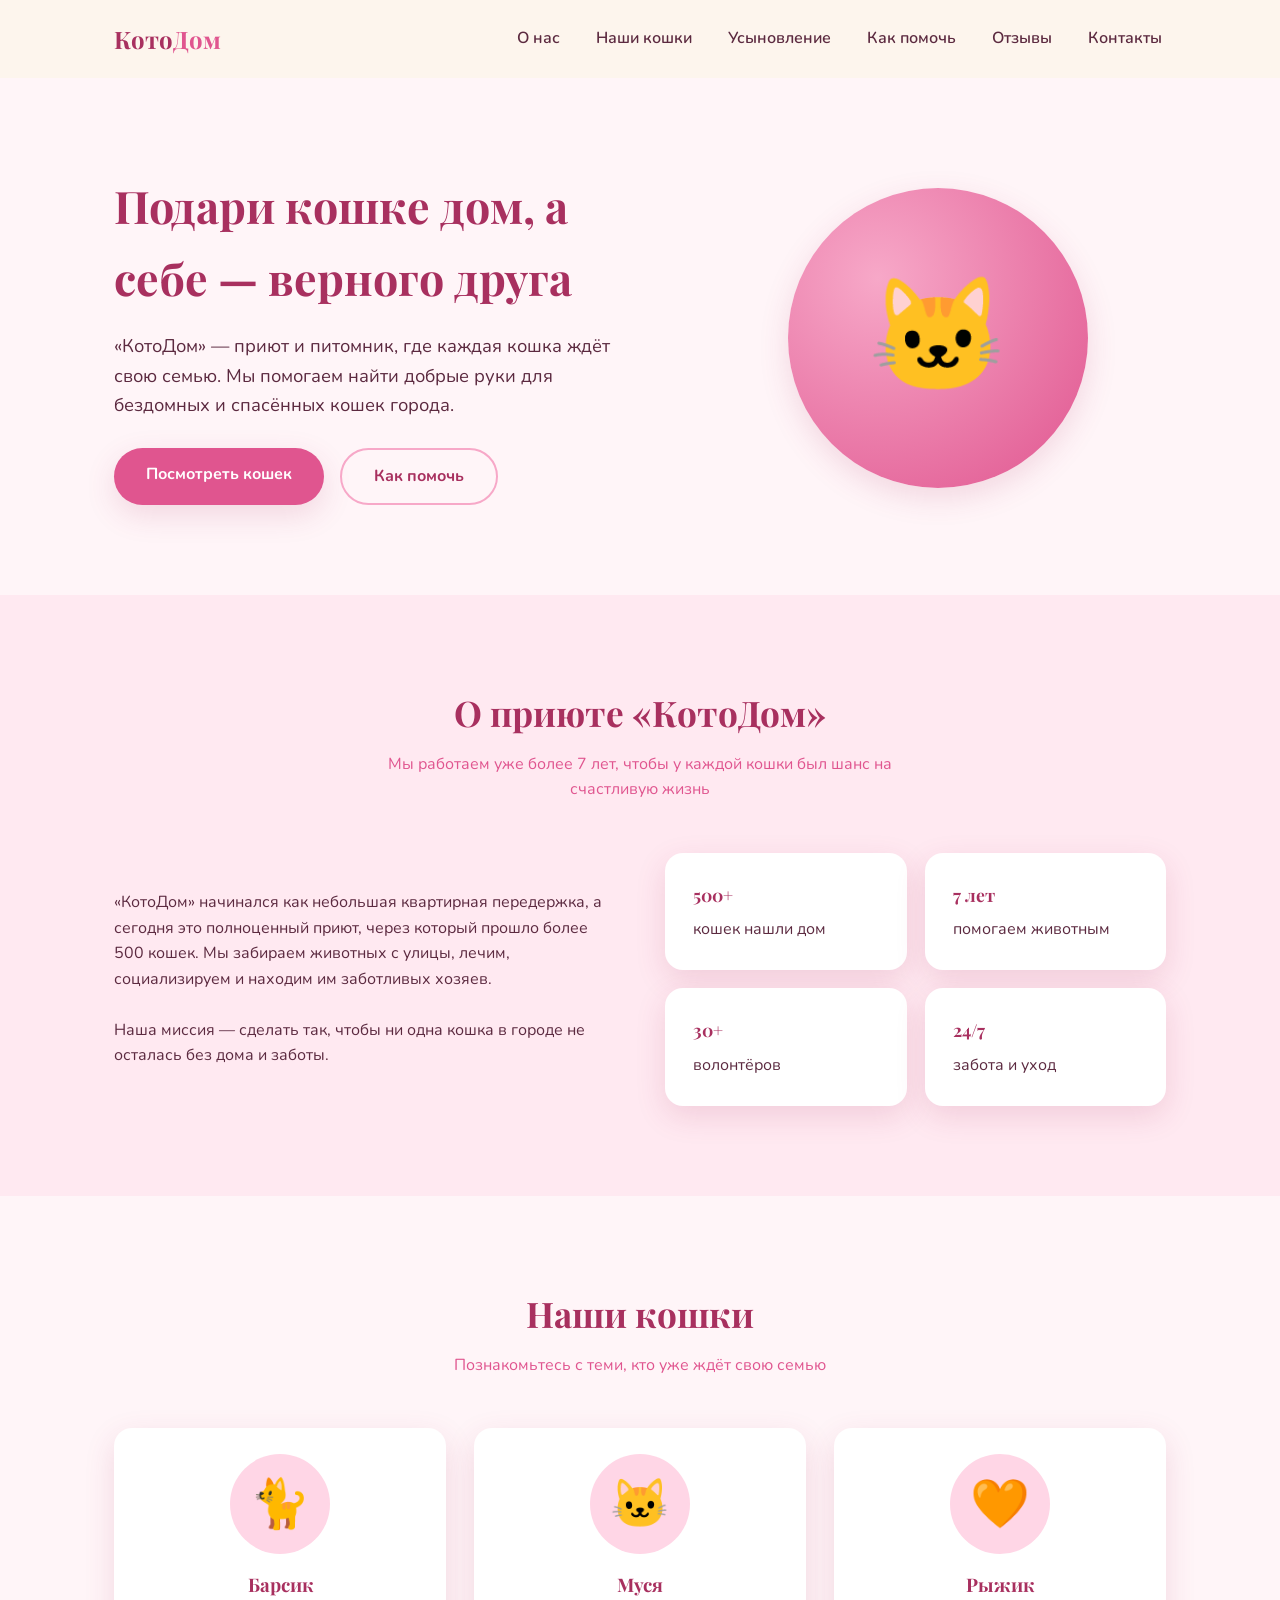
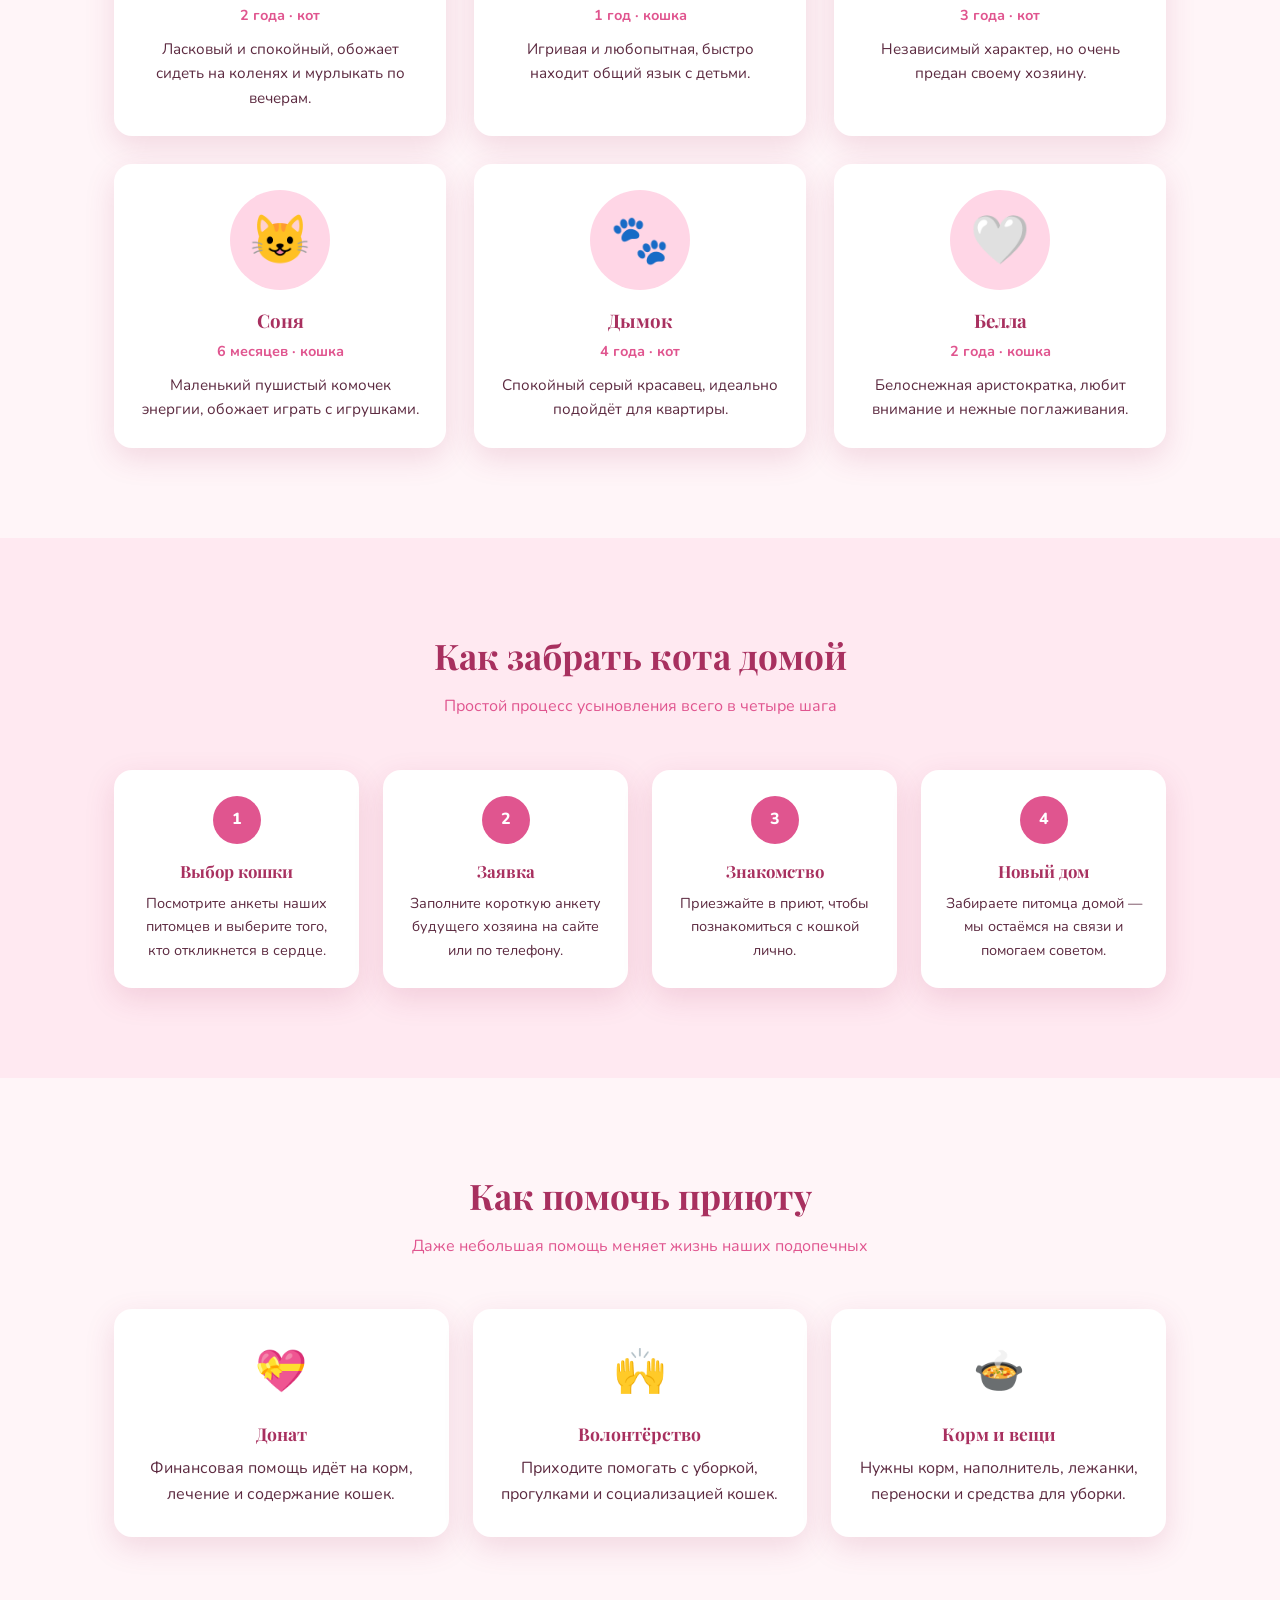
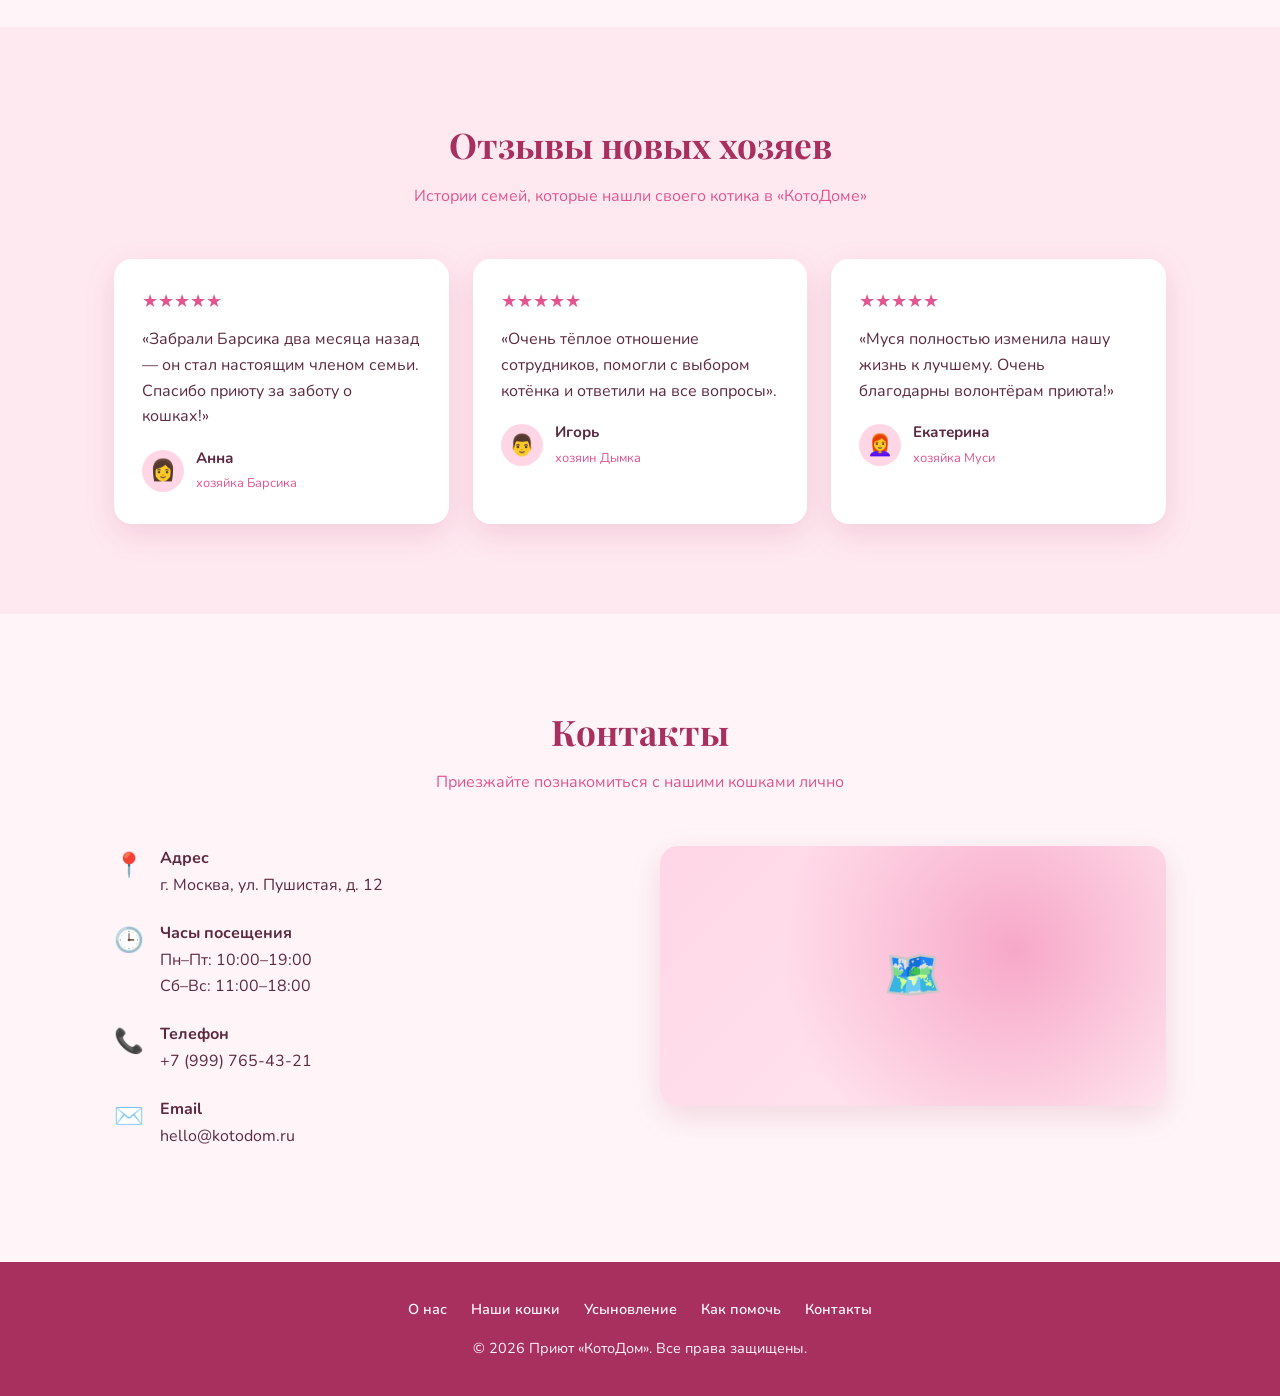
==== kotodom/index.html @ 51c5a63c "Добавлены файлы проекта" ====
<!DOCTYPE html>
<html lang="ru">
<head>
<meta charset="UTF-8">
<meta name="viewport" content="width=device-width, initial-scale=1.0">
<title>КотоДом — питомник и приют для кошек</title>
<link rel="preconnect" href="https://fonts.googleapis.com">
<link rel="preconnect" href="https://fonts.gstatic.com" crossorigin>
<link href="https://fonts.googleapis.com/css2?family=Nunito:wght@400;600;700;800&family=Playfair+Display:wght@600;700&display=swap" rel="stylesheet">
<style>
  :root{
    --cream:#fff5f8;
    --cream-2:#ffe9f1;
    --beige:#ffd6e6;
    --tan:#f7a8c8;
    --brown:#e0558f;
    --brown-dark:#a8305f;
    --ink:#5c2a40;
    --white:#ffffff;
    --shadow: 0 10px 30px rgba(168,48,95,0.15);
    --radius: 18px;
  }

  *{box-sizing:border-box; margin:0; padding:0;}

  html{scroll-behavior:smooth;}

  body{
    font-family:'Nunito', sans-serif;
    background:var(--cream);
    color:var(--ink);
    line-height:1.6;
    overflow-x:hidden;
  }

  h1,h2,h3{font-family:'Playfair Display', serif; color:var(--brown-dark);}

  img, svg{max-width:100%; display:block;}

  a{text-decoration:none; color:inherit;}

  ul{list-style:none;}

  .container{
    max-width:1100px;
    margin:0 auto;
    padding:0 24px;
  }

  section{padding:90px 0; scroll-margin-top:90px;}

  .btn{
    display:inline-block;
    padding:14px 32px;
    min-height:44px;
    border-radius:50px;
    font-weight:700;
    font-size:1rem;
    border:none;
    cursor:pointer;
    transition:transform .25s ease, box-shadow .25s ease, background .25s ease;
  }

  .btn-primary{
    background:var(--brown);
    color:var(--white);
    box-shadow:var(--shadow);
  }
  .btn-primary:hover{
    transform:translateY(-3px);
    box-shadow:0 14px 34px rgba(168,48,95,0.3);
    background:var(--brown-dark);
  }

  .btn-ghost{
    background:transparent;
    color:var(--brown-dark);
    border:2px solid var(--tan);
  }
  .btn-ghost:hover{
    background:var(--beige);
    transform:translateY(-3px);
  }

  /* Header */
  header{
    position:fixed;
    top:0; left:0; right:0;
    z-index:1000;
    background:rgba(253,246,236,0.9);
    backdrop-filter:blur(8px);
    transition:box-shadow .3s ease, padding .3s ease;
    padding:18px 0;
  }
  header.scrolled{
    box-shadow:0 6px 20px rgba(168,48,95,0.12);
    padding:10px 0;
  }

  .nav-inner{
    display:flex;
    align-items:center;
    justify-content:space-between;
  }

  .logo{
    font-family:'Playfair Display', serif;
    font-size:1.5rem;
    font-weight:700;
    color:var(--brown-dark);
  }
  .logo span{color:var(--brown);}

  .nav-links{
    display:flex;
    gap:28px;
  }
  .nav-links a{
    font-weight:600;
    padding:8px 4px;
    position:relative;
    transition:color .2s ease;
  }
  .nav-links a::after{
    content:'';
    position:absolute;
    left:0; bottom:0;
    width:0; height:2px;
    background:var(--brown);
    transition:width .25s ease;
  }
  .nav-links a:hover{color:var(--brown-dark);}
  .nav-links a:hover::after{width:100%;}

  .burger{
    display:none;
    flex-direction:column;
    justify-content:center;
    align-items:center;
    gap:5px;
    width:44px;
    height:44px;
    background:transparent;
    border:none;
    cursor:pointer;
  }
  .burger span{
    display:block;
    width:26px;
    height:3px;
    background:var(--brown-dark);
    border-radius:2px;
    transition:transform .3s ease, opacity .3s ease;
  }
  .burger.open span:nth-child(1){transform:translateY(8px) rotate(45deg);}
  .burger.open span:nth-child(2){opacity:0;}
  .burger.open span:nth-child(3){transform:translateY(-8px) rotate(-45deg);}

  .mobile-menu{
    display:none;
    flex-direction:column;
    gap:4px;
    background:var(--cream-2);
    border-radius:0 0 18px 18px;
    overflow:hidden;
    max-height:0;
    transition:max-height .35s ease;
  }
  .mobile-menu.open{max-height:400px;}
  .mobile-menu a{
    padding:16px 24px;
    font-weight:700;
    border-top:1px solid var(--beige);
  }

  /* Hero */
  .hero{
    padding-top:170px;
    padding-bottom:90px;
    display:flex;
    align-items:center;
    gap:40px;
    flex-wrap:wrap;
  }
  .hero-text{flex:1 1 420px;}
  .hero-text h1{font-size:2.8rem; margin-bottom:18px;}
  .hero-text p{font-size:1.15rem; margin-bottom:28px; max-width:520px;}
  .hero-buttons{display:flex; gap:16px; flex-wrap:wrap;}

  .hero-visual{
    flex:1 1 320px;
    display:flex;
    justify-content:center;
  }
  .hero-circle{
    width:300px; height:300px;
    border-radius:50%;
    background:radial-gradient(circle at 30% 30%, var(--tan), var(--brown));
    display:flex;
    align-items:center;
    justify-content:center;
    font-size:7rem;
    box-shadow:var(--shadow);
    animation:float 4s ease-in-out infinite;
  }
  @keyframes float{
    0%,100%{transform:translateY(0);}
    50%{transform:translateY(-18px);}
  }

  /* About */
  .about{background:var(--cream-2);}
  .about-grid{
    display:grid;
    grid-template-columns:1fr 1fr;
    gap:50px;
    align-items:center;
  }
  .about-card{
    background:var(--white);
    padding:28px;
    border-radius:var(--radius);
    box-shadow:var(--shadow);
  }
  .about-card h3{margin-bottom:8px; font-size:1.1rem;}

  .section-title{text-align:center; margin-bottom:50px;}
  .section-title h2{font-size:2.2rem; margin-bottom:10px;}
  .section-title p{color:var(--brown); max-width:560px; margin:0 auto;}

  /* Cats */
  .cats-grid{
    display:grid;
    grid-template-columns:repeat(3, 1fr);
    gap:28px;
  }
  .cat-card{
    background:var(--white);
    border-radius:var(--radius);
    padding:26px;
    text-align:center;
    box-shadow:var(--shadow);
    transition:transform .3s ease, box-shadow .3s ease;
  }
  .cat-card:hover{
    transform:translateY(-8px);
    box-shadow:0 18px 40px rgba(168,48,95,0.25);
  }
  .cat-avatar{
    width:100px; height:100px;
    margin:0 auto 16px;
    border-radius:50%;
    background:var(--beige);
    display:flex;
    align-items:center;
    justify-content:center;
    font-size:3rem;
  }
  .cat-card h3{margin-bottom:4px;}
  .cat-age{color:var(--brown); font-weight:700; font-size:.9rem; margin-bottom:10px;}
  .cat-card p{font-size:.95rem;}

  /* Adoption steps */
  .steps{background:var(--cream-2);}
  .steps-grid{
    display:grid;
    grid-template-columns:repeat(4, 1fr);
    gap:24px;
  }
  .step{
    background:var(--white);
    border-radius:var(--radius);
    padding:26px 20px;
    text-align:center;
    box-shadow:var(--shadow);
  }
  .step-num{
    width:48px; height:48px;
    border-radius:50%;
    background:var(--brown);
    color:var(--white);
    display:flex;
    align-items:center;
    justify-content:center;
    font-weight:800;
    margin:0 auto 14px;
  }
  .step h3{font-size:1.05rem; margin-bottom:8px;}
  .step p{font-size:.9rem;}

  /* Help */
  .help-grid{
    display:grid;
    grid-template-columns:repeat(3, 1fr);
    gap:24px;
  }
  .help-card{
    background:var(--white);
    border-radius:var(--radius);
    padding:30px 24px;
    box-shadow:var(--shadow);
    text-align:center;
    transition:transform .3s ease;
  }
  .help-card:hover{transform:translateY(-6px);}
  .help-icon{font-size:2.6rem; margin-bottom:14px;}
  .help-card h3{font-size:1.1rem; margin-bottom:8px;}

  /* Reviews */
  .reviews{background:var(--cream-2);}
  .reviews-grid{
    display:grid;
    grid-template-columns:repeat(3, 1fr);
    gap:24px;
  }
  .review-card{
    background:var(--white);
    border-radius:var(--radius);
    padding:28px;
    box-shadow:var(--shadow);
  }
  .review-stars{color:var(--brown); margin-bottom:12px; font-size:1.1rem;}
  .review-author{
    display:flex;
    align-items:center;
    gap:12px;
    margin-top:16px;
  }
  .review-avatar{
    width:42px; height:42px;
    border-radius:50%;
    background:var(--beige);
    display:flex;
    align-items:center;
    justify-content:center;
    font-size:1.3rem;
  }
  .review-author strong{display:block; font-size:.95rem;}
  .review-author span{font-size:.8rem; color:var(--brown);}

  /* Contacts */
  .contacts-grid{
    display:grid;
    grid-template-columns:1fr 1fr;
    gap:40px;
    align-items:start;
  }
  .contact-row{
    display:flex;
    gap:16px;
    margin-bottom:22px;
    align-items:flex-start;
  }
  .contact-icon{font-size:1.5rem;}
  .contact-row h4{margin-bottom:2px;}
  .map-visual{
    height:260px;
    border-radius:var(--radius);
    background:
      radial-gradient(circle at 70% 40%, var(--tan) 0, transparent 60%),
      linear-gradient(135deg, var(--beige), var(--cream-2));
    box-shadow:var(--shadow);
    display:flex;
    align-items:center;
    justify-content:center;
    font-size:3rem;
  }

  footer{
    background:var(--brown-dark);
    color:var(--cream);
    text-align:center;
    padding:36px 0;
    font-size:.9rem;
  }
  footer .footer-links{
    display:flex;
    justify-content:center;
    gap:24px;
    margin-bottom:16px;
    flex-wrap:wrap;
  }
  footer a{font-weight:600;}
  footer a:hover{color:var(--tan);}

  /* Responsive */
  @media (max-width:1024px){
    .cats-grid{grid-template-columns:repeat(2, 1fr);}
    .steps-grid{grid-template-columns:repeat(2, 1fr);}
    .help-grid, .reviews-grid{grid-template-columns:repeat(2, 1fr);}
  }

  @media (max-width:768px){
    .nav-links{display:none;}
    .burger{display:flex;}
    .about-grid, .contacts-grid{grid-template-columns:1fr;}
    .hero{padding-top:150px; text-align:center; justify-content:center;}
    .hero-buttons{justify-content:center;}
    .hero-text p{margin-left:auto; margin-right:auto;}
  }

  @media (max-width:480px){
    section{padding:60px 0;}
    .hero-text h1{font-size:2.1rem;}
    .cats-grid, .steps-grid, .help-grid, .reviews-grid{grid-template-columns:1fr;}
    .hero-circle{width:220px; height:220px; font-size:5rem;}
  }
</style>
</head>
<body>

<header id="site-header">
  <div class="container nav-inner">
    <a href="#top" class="logo">Кото<span>Дом</span></a>
    <nav class="nav-links" aria-label="Основная навигация">
      <a href="#about">О нас</a>
      <a href="#cats">Наши кошки</a>
      <a href="#adoption">Усыновление</a>
      <a href="#help">Как помочь</a>
      <a href="#reviews">Отзывы</a>
      <a href="#contacts">Контакты</a>
    </nav>
    <button class="burger" id="burger" aria-label="Открыть меню" aria-expanded="false">
      <span></span><span></span><span></span>
    </button>
  </div>
  <nav class="mobile-menu" id="mobileMenu" aria-label="Мобильная навигация">
    <a href="#about">О нас</a>
    <a href="#cats">Наши кошки</a>
    <a href="#adoption">Усыновление</a>
    <a href="#help">Как помочь</a>
    <a href="#reviews">Отзывы</a>
    <a href="#contacts">Контакты</a>
  </nav>
</header>

<main>

  <!-- Hero -->
  <section class="hero" id="top">
    <div class="container" style="display:flex; align-items:center; gap:40px; flex-wrap:wrap;">
      <div class="hero-text">
        <h1>Подари кошке дом, а себе — верного друга</h1>
        <p>«КотоДом» — приют и питомник, где каждая кошка ждёт свою семью. Мы помогаем найти добрые руки для бездомных и спасённых кошек города.</p>
        <div class="hero-buttons">
          <a href="#cats" class="btn btn-primary">Посмотреть кошек</a>
          <a href="#help" class="btn btn-ghost">Как помочь</a>
        </div>
      </div>
      <div class="hero-visual">
        <div class="hero-circle" role="img" aria-label="Иллюстрация кота">🐱</div>
      </div>
    </div>
  </section>

  <!-- About -->
  <section class="about" id="about">
    <div class="container">
      <div class="section-title">
        <h2>О приюте «КотоДом»</h2>
        <p>Мы работаем уже более 7 лет, чтобы у каждой кошки был шанс на счастливую жизнь</p>
      </div>
      <div class="about-grid">
        <div>
          <p>«КотоДом» начинался как небольшая квартирная передержка, а сегодня это полноценный приют, через который прошло более 500 кошек. Мы забираем животных с улицы, лечим, социализируем и находим им заботливых хозяев.</p>
          <br>
          <p>Наша миссия — сделать так, чтобы ни одна кошка в городе не осталась без дома и заботы.</p>
        </div>
        <div style="display:grid; grid-template-columns:1fr 1fr; gap:18px;">
          <div class="about-card">
            <h3>500+</h3>
            <p>кошек нашли дом</p>
          </div>
          <div class="about-card">
            <h3>7 лет</h3>
            <p>помогаем животным</p>
          </div>
          <div class="about-card">
            <h3>30+</h3>
            <p>волонтёров</p>
          </div>
          <div class="about-card">
            <h3>24/7</h3>
            <p>забота и уход</p>
          </div>
        </div>
      </div>
    </div>
  </section>

  <!-- Cats -->
  <section id="cats">
    <div class="container">
      <div class="section-title">
        <h2>Наши кошки</h2>
        <p>Познакомьтесь с теми, кто уже ждёт свою семью</p>
      </div>
      <div class="cats-grid">
        <div class="cat-card">
          <div class="cat-avatar" role="img" aria-label="Кот Барсик">🐈</div>
          <h3>Барсик</h3>
          <div class="cat-age">2 года · кот</div>
          <p>Ласковый и спокойный, обожает сидеть на коленях и мурлыкать по вечерам.</p>
        </div>
        <div class="cat-card">
          <div class="cat-avatar" role="img" aria-label="Кошка Муся">🐱</div>
          <h3>Муся</h3>
          <div class="cat-age">1 год · кошка</div>
          <p>Игривая и любопытная, быстро находит общий язык с детьми.</p>
        </div>
        <div class="cat-card">
          <div class="cat-avatar" role="img" aria-label="Кот Рыжик">🧡</div>
          <h3>Рыжик</h3>
          <div class="cat-age">3 года · кот</div>
          <p>Независимый характер, но очень предан своему хозяину.</p>
        </div>
        <div class="cat-card">
          <div class="cat-avatar" role="img" aria-label="Кошка Соня">😺</div>
          <h3>Соня</h3>
          <div class="cat-age">6 месяцев · кошка</div>
          <p>Маленький пушистый комочек энергии, обожает играть с игрушками.</p>
        </div>
        <div class="cat-card">
          <div class="cat-avatar" role="img" aria-label="Кот Дымок">🐾</div>
          <h3>Дымок</h3>
          <div class="cat-age">4 года · кот</div>
          <p>Спокойный серый красавец, идеально подойдёт для квартиры.</p>
        </div>
        <div class="cat-card">
          <div class="cat-avatar" role="img" aria-label="Кошка Белла">🤍</div>
          <h3>Белла</h3>
          <div class="cat-age">2 года · кошка</div>
          <p>Белоснежная аристократка, любит внимание и нежные поглаживания.</p>
        </div>
      </div>
    </div>
  </section>

  <!-- Adoption steps -->
  <section class="steps" id="adoption">
    <div class="container">
      <div class="section-title">
        <h2>Как забрать кота домой</h2>
        <p>Простой процесс усыновления всего в четыре шага</p>
      </div>
      <div class="steps-grid">
        <div class="step">
          <div class="step-num">1</div>
          <h3>Выбор кошки</h3>
          <p>Посмотрите анкеты наших питомцев и выберите того, кто откликнется в сердце.</p>
        </div>
        <div class="step">
          <div class="step-num">2</div>
          <h3>Заявка</h3>
          <p>Заполните короткую анкету будущего хозяина на сайте или по телефону.</p>
        </div>
        <div class="step">
          <div class="step-num">3</div>
          <h3>Знакомство</h3>
          <p>Приезжайте в приют, чтобы познакомиться с кошкой лично.</p>
        </div>
        <div class="step">
          <div class="step-num">4</div>
          <h3>Новый дом</h3>
          <p>Забираете питомца домой — мы остаёмся на связи и помогаем советом.</p>
        </div>
      </div>
    </div>
  </section>

  <!-- Help -->
  <section id="help">
    <div class="container">
      <div class="section-title">
        <h2>Как помочь приюту</h2>
        <p>Даже небольшая помощь меняет жизнь наших подопечных</p>
      </div>
      <div class="help-grid">
        <div class="help-card">
          <div class="help-icon">💝</div>
          <h3>Донат</h3>
          <p>Финансовая помощь идёт на корм, лечение и содержание кошек.</p>
        </div>
        <div class="help-card">
          <div class="help-icon">🙌</div>
          <h3>Волонтёрство</h3>
          <p>Приходите помогать с уборкой, прогулками и социализацией кошек.</p>
        </div>
        <div class="help-card">
          <div class="help-icon">🍲</div>
          <h3>Корм и вещи</h3>
          <p>Нужны корм, наполнитель, лежанки, переноски и средства для уборки.</p>
        </div>
      </div>
    </div>
  </section>

  <!-- Reviews -->
  <section class="reviews" id="reviews">
    <div class="container">
      <div class="section-title">
        <h2>Отзывы новых хозяев</h2>
        <p>Истории семей, которые нашли своего котика в «КотоДоме»</p>
      </div>
      <div class="reviews-grid">
        <div class="review-card">
          <div class="review-stars">★★★★★</div>
          <p>«Забрали Барсика два месяца назад — он стал настоящим членом семьи. Спасибо приюту за заботу о кошках!»</p>
          <div class="review-author">
            <div class="review-avatar">👩</div>
            <div><strong>Анна</strong><span>хозяйка Барсика</span></div>
          </div>
        </div>
        <div class="review-card">
          <div class="review-stars">★★★★★</div>
          <p>«Очень тёплое отношение сотрудников, помогли с выбором котёнка и ответили на все вопросы».</p>
          <div class="review-author">
            <div class="review-avatar">👨</div>
            <div><strong>Игорь</strong><span>хозяин Дымка</span></div>
          </div>
        </div>
        <div class="review-card">
          <div class="review-stars">★★★★★</div>
          <p>«Муся полностью изменила нашу жизнь к лучшему. Очень благодарны волонтёрам приюта!»</p>
          <div class="review-author">
            <div class="review-avatar">👩‍🦰</div>
            <div><strong>Екатерина</strong><span>хозяйка Муси</span></div>
          </div>
        </div>
      </div>
    </div>
  </section>

  <!-- Contacts -->
  <section id="contacts">
    <div class="container">
      <div class="section-title">
        <h2>Контакты</h2>
        <p>Приезжайте познакомиться с нашими кошками лично</p>
      </div>
      <div class="contacts-grid">
        <div>
          <div class="contact-row">
            <div class="contact-icon">📍</div>
            <div>
              <h4>Адрес</h4>
              <p>г. Москва, ул. Пушистая, д. 12</p>
            </div>
          </div>
          <div class="contact-row">
            <div class="contact-icon">🕒</div>
            <div>
              <h4>Часы посещения</h4>
              <p>Пн–Пт: 10:00–19:00<br>Сб–Вс: 11:00–18:00</p>
            </div>
          </div>
          <div class="contact-row">
            <div class="contact-icon">📞</div>
            <div>
              <h4>Телефон</h4>
              <p>+7 (999) 765-43-21</p>
            </div>
          </div>
          <div class="contact-row">
            <div class="contact-icon">✉️</div>
            <div>
              <h4>Email</h4>
              <p>hello@kotodom.ru</p>
            </div>
          </div>
        </div>
        <div class="map-visual" role="img" aria-label="Схематичное изображение карты расположения приюта">🗺️</div>
      </div>
    </div>
  </section>

</main>

<footer>
  <div class="container">
    <div class="footer-links">
      <a href="#about">О нас</a>
      <a href="#cats">Наши кошки</a>
      <a href="#adoption">Усыновление</a>
      <a href="#help">Как помочь</a>
      <a href="#contacts">Контакты</a>
    </div>
    <p>© 2026 Приют «КотоДом». Все права защищены.</p>
  </div>
</footer>

<script>
  const header = document.getElementById('site-header');
  window.addEventListener('scroll', () => {
    header.classList.toggle('scrolled', window.scrollY > 20);
  });

  const burger = document.getElementById('burger');
  const mobileMenu = document.getElementById('mobileMenu');

  burger.addEventListener('click', () => {
    const isOpen = mobileMenu.classList.toggle('open');
    burger.classList.toggle('open', isOpen);
    burger.setAttribute('aria-expanded', isOpen);
    burger.setAttribute('aria-label', isOpen ? 'Закрыть меню' : 'Открыть меню');
  });

  mobileMenu.querySelectorAll('a').forEach(link => {
    link.addEventListener('click', () => {
      mobileMenu.classList.remove('open');
      burger.classList.remove('open');
      burger.setAttribute('aria-expanded', 'false');
      burger.setAttribute('aria-label', 'Открыть меню');
    });
  });
</script>

</body>
</html>
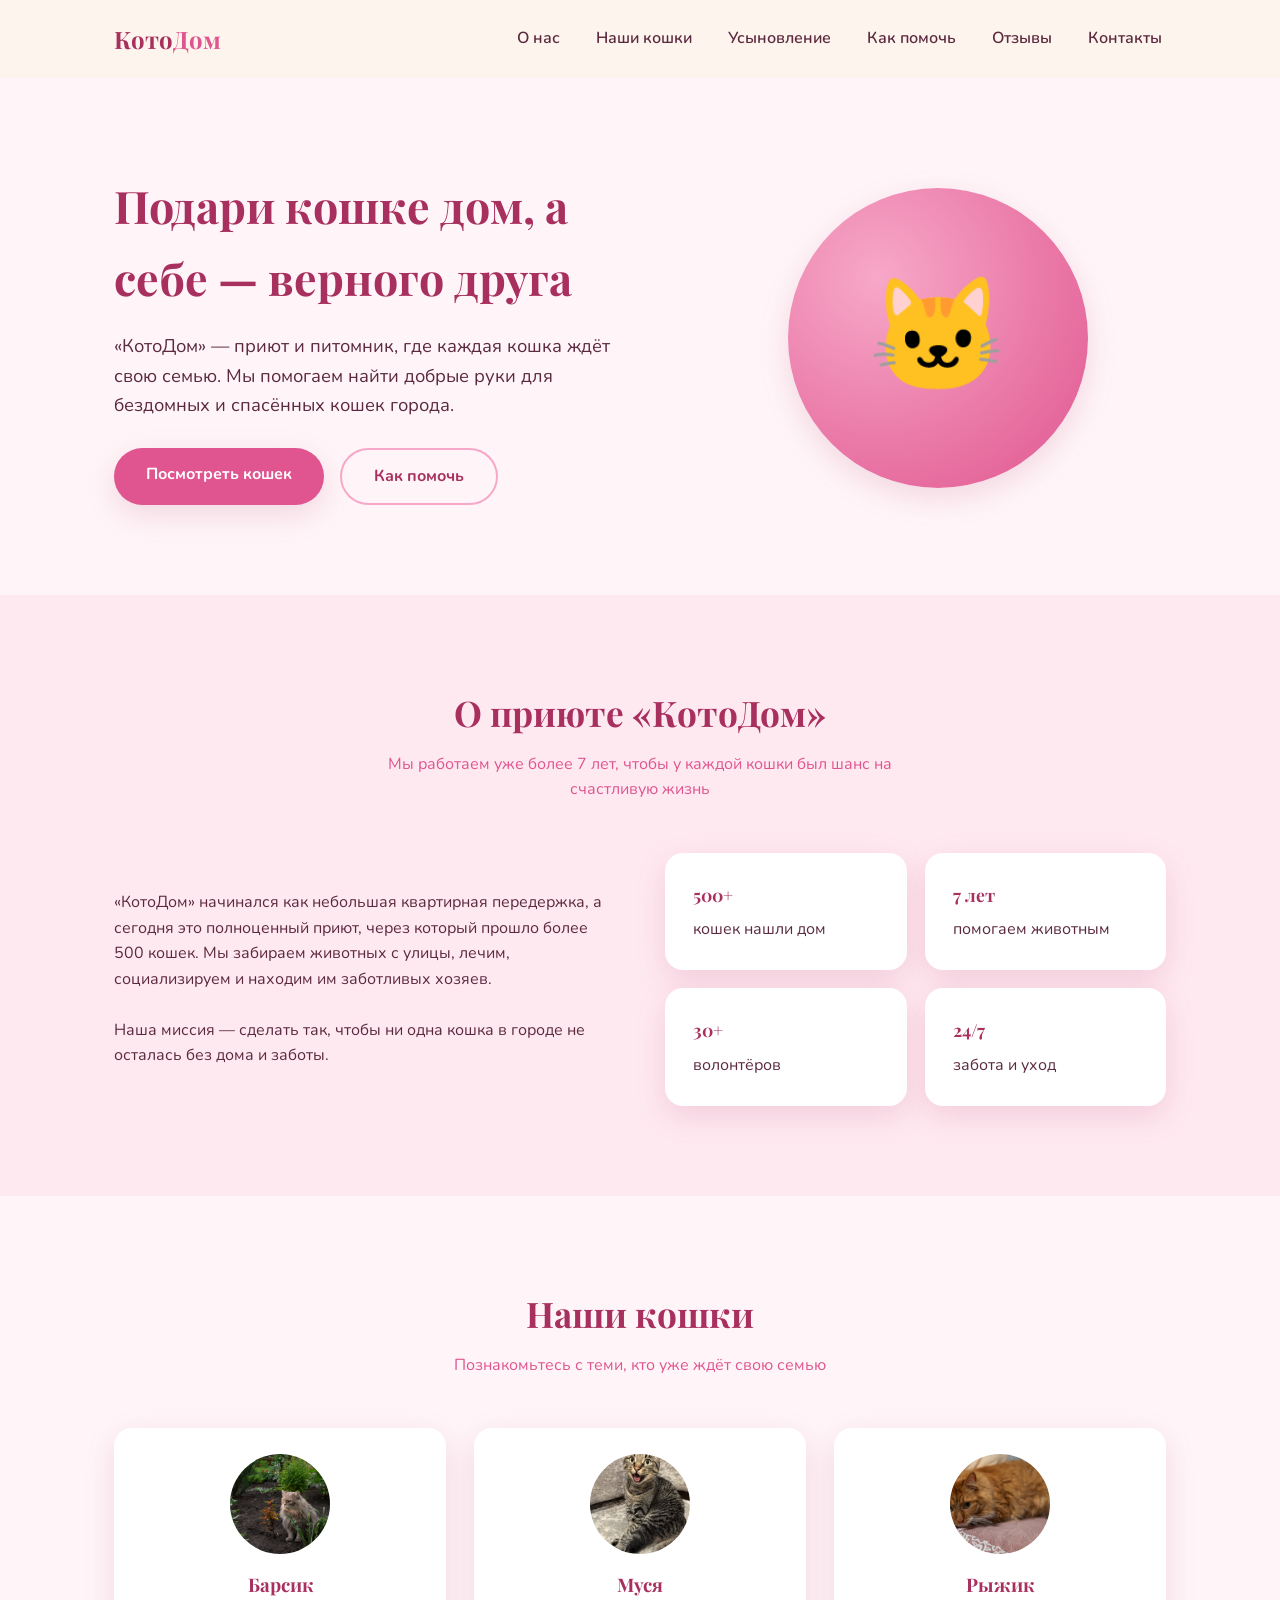
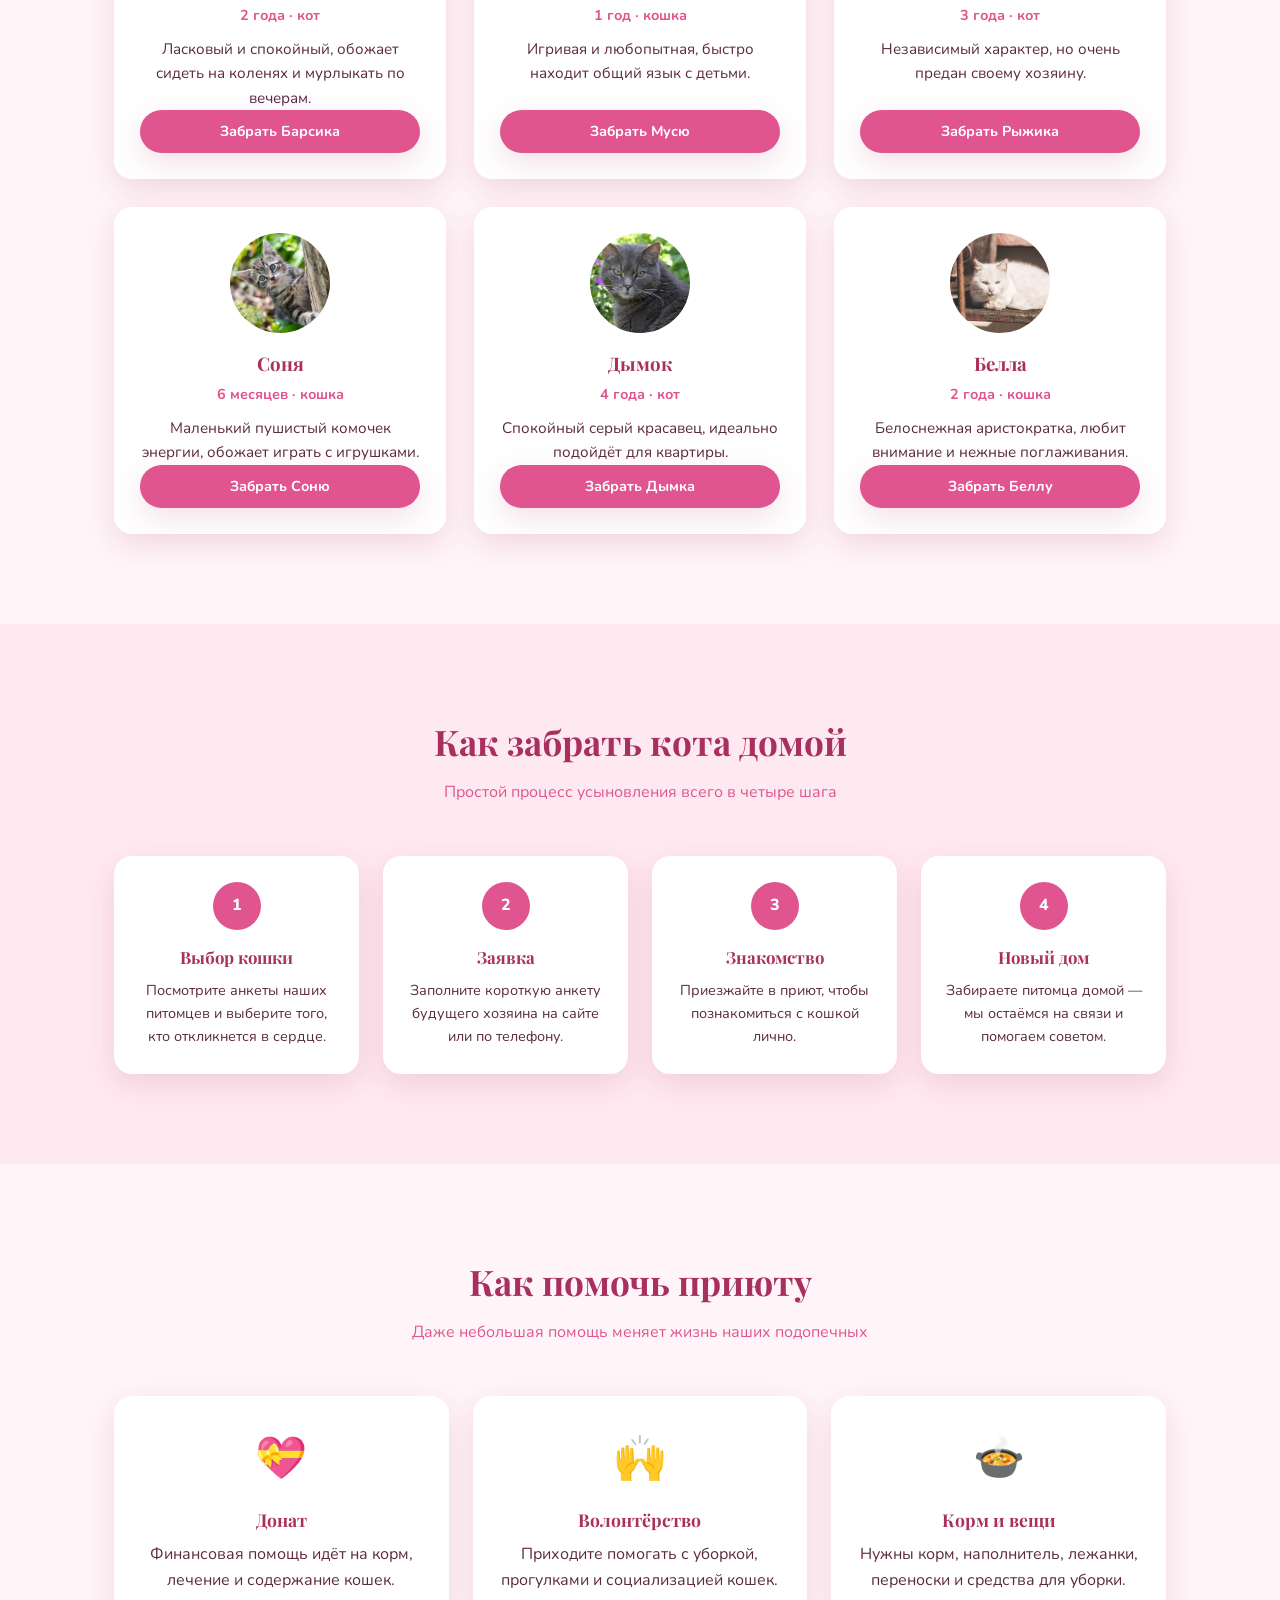
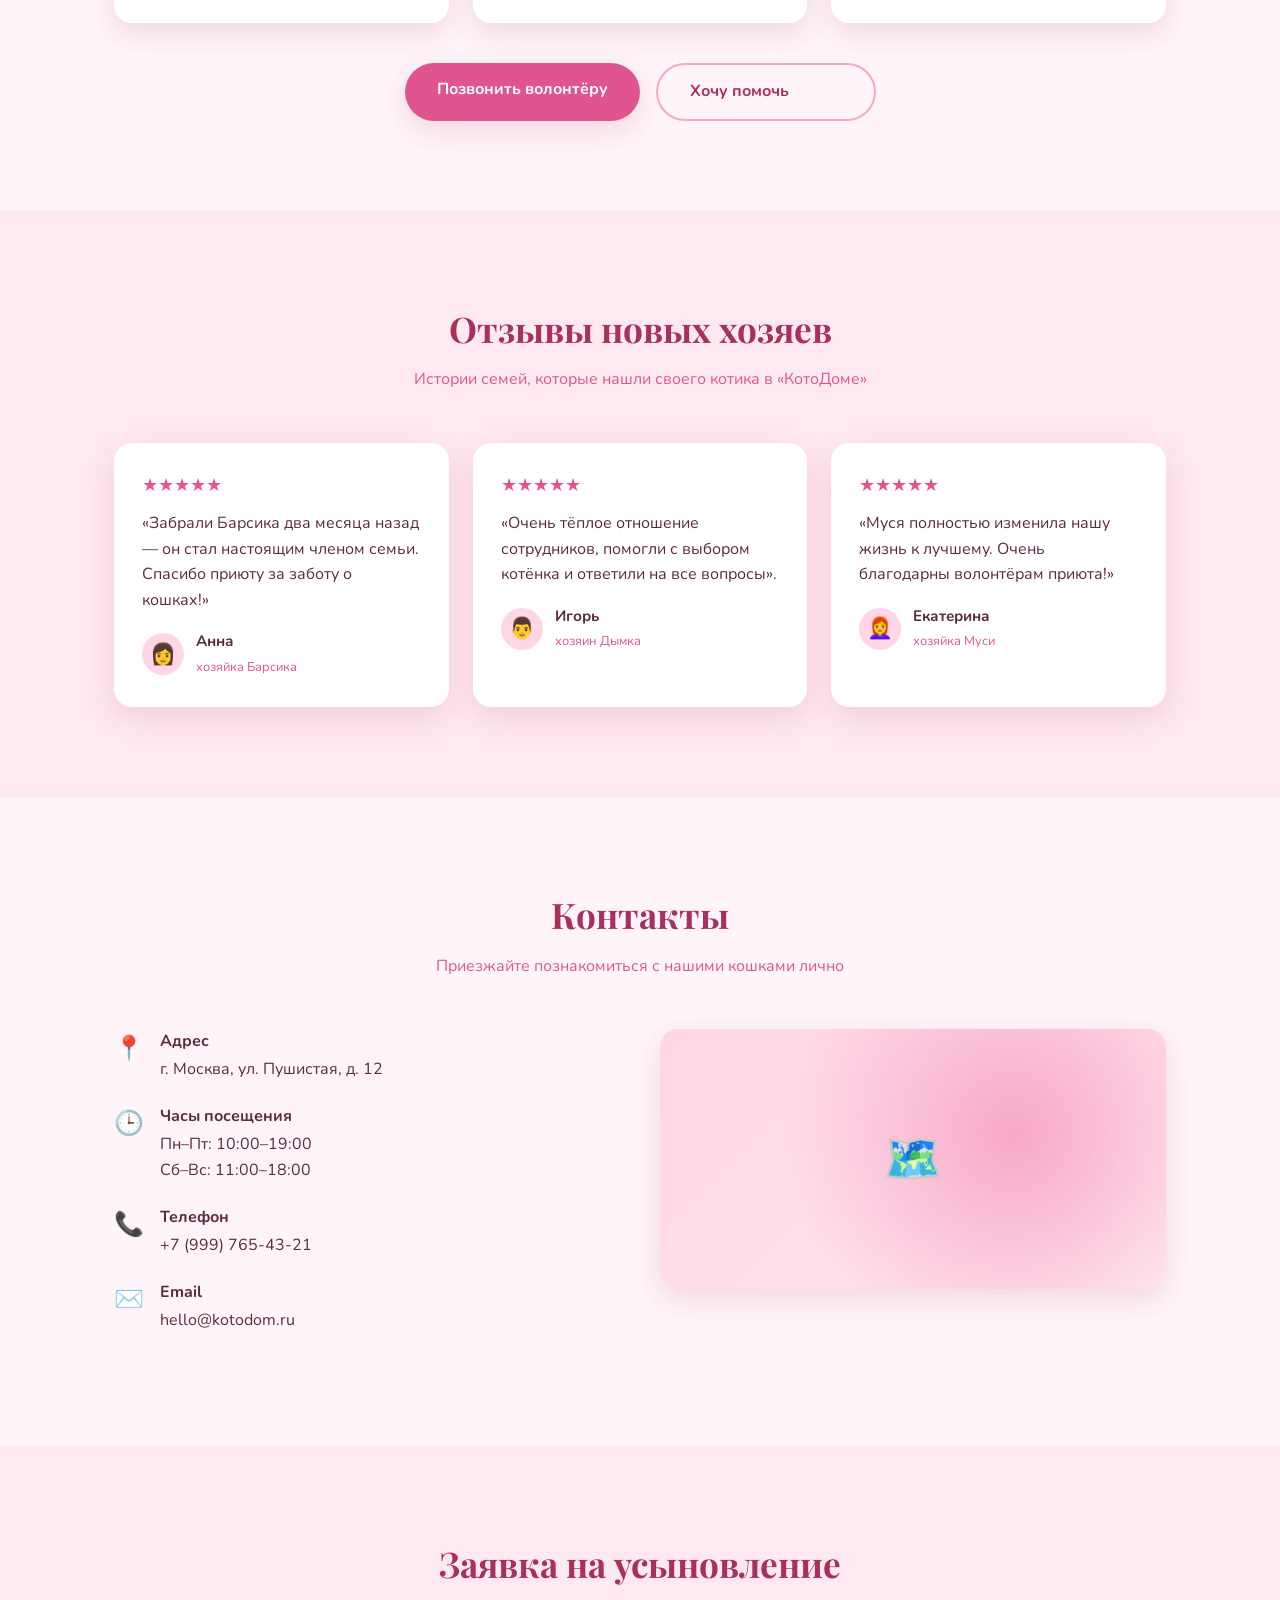
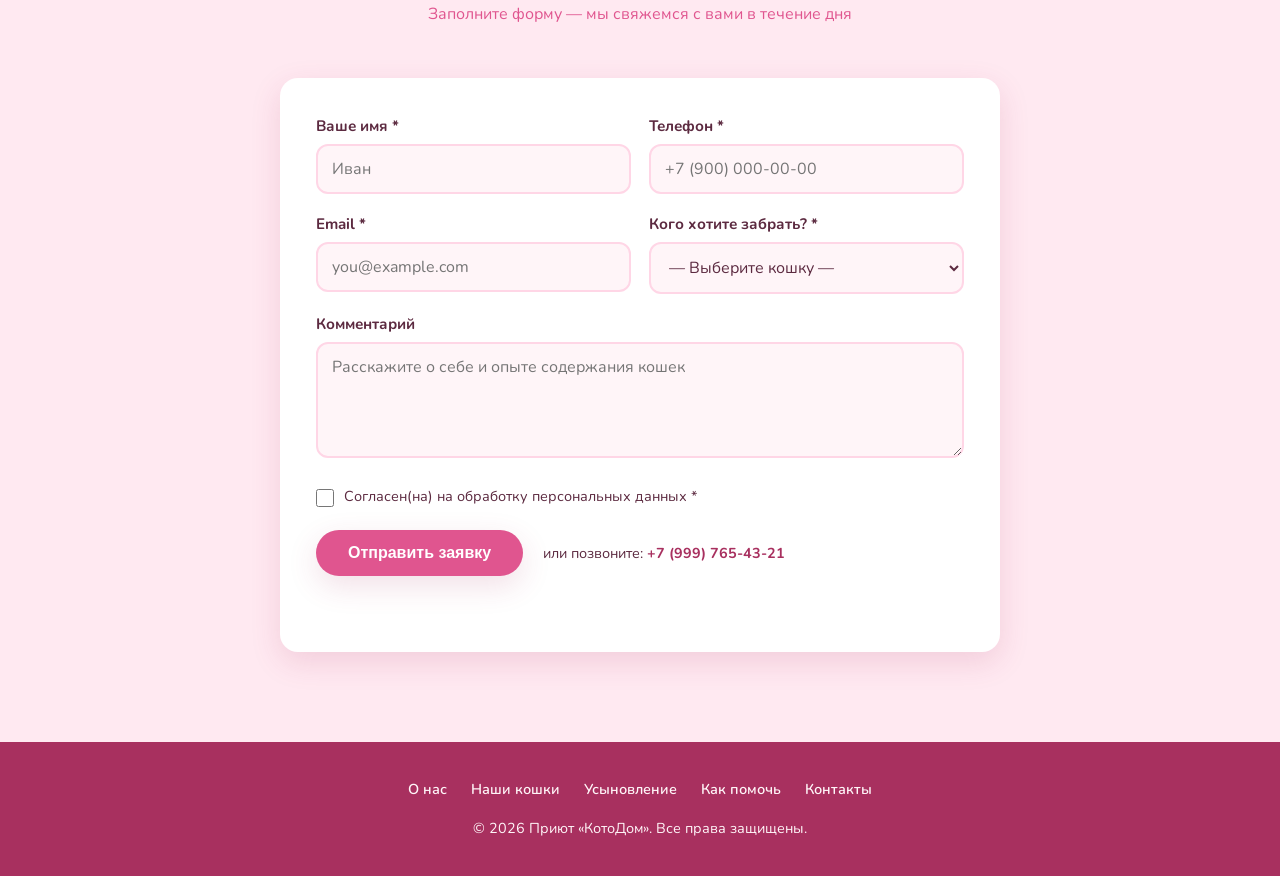
==== commit 0966d354: "new" ====
--- a/kotodom/index.html
+++ b/kotodom/index.html
@@ -3,409 +3,60 @@
 <head>
 <meta charset="UTF-8">
 <meta name="viewport" content="width=device-width, initial-scale=1.0">
+<meta name="description" content="Приют и питомник «КотоДом» — помогаем кошкам найти любящую семью. Более 500 кошек нашли дом: лечение, социализация, усыновление, помощь приюту.">
+<meta name="author" content="Приют «КотоДом»">
+<meta name="theme-color" content="#e0558f">
+
+<!-- Open Graph -->
+<meta property="og:type" content="website">
+<meta property="og:locale" content="ru_RU">
+<meta property="og:title" content="КотоДом — питомник и приют для кошек">
+<meta property="og:description" content="Подари кошке дом, а себе — верного друга. Более 500 кошек уже нашли семью благодаря «КотоДому».">
+<meta property="og:url" content="https://kotodom.ru/">
+<meta property="og:image" content="https://kotodom.ru/og-image.jpg">
+<meta property="og:site_name" content="КотоДом">
+
+<!-- Twitter Card -->
+<meta name="twitter:card" content="summary_large_image">
+<meta name="twitter:title" content="КотоДом — питомник и приют для кошек">
+<meta name="twitter:description" content="Подари кошке дом, а себе — верного друга. Более 500 кошек нашли семью.">
+<meta name="twitter:image" content="https://kotodom.ru/og-image.jpg">
+
+<link rel="canonical" href="https://kotodom.ru/">
+<link rel="icon" type="image/svg+xml" href="favicon.svg">
+
 <title>КотоДом — питомник и приют для кошек</title>
+
+<!-- Шрифты -->
 <link rel="preconnect" href="https://fonts.googleapis.com">
 <link rel="preconnect" href="https://fonts.gstatic.com" crossorigin>
 <link href="https://fonts.googleapis.com/css2?family=Nunito:wght@400;600;700;800&family=Playfair+Display:wght@600;700&display=swap" rel="stylesheet">
-<style>
-  :root{
-    --cream:#fff5f8;
-    --cream-2:#ffe9f1;
-    --beige:#ffd6e6;
-    --tan:#f7a8c8;
-    --brown:#e0558f;
-    --brown-dark:#a8305f;
-    --ink:#5c2a40;
-    --white:#ffffff;
-    --shadow: 0 10px 30px rgba(168,48,95,0.15);
-    --radius: 18px;
-  }
-
-  *{box-sizing:border-box; margin:0; padding:0;}
-
-  html{scroll-behavior:smooth;}
-
-  body{
-    font-family:'Nunito', sans-serif;
-    background:var(--cream);
-    color:var(--ink);
-    line-height:1.6;
-    overflow-x:hidden;
-  }
-
-  h1,h2,h3{font-family:'Playfair Display', serif; color:var(--brown-dark);}
-
-  img, svg{max-width:100%; display:block;}
-
-  a{text-decoration:none; color:inherit;}
-
-  ul{list-style:none;}
-
-  .container{
-    max-width:1100px;
-    margin:0 auto;
-    padding:0 24px;
-  }
-
-  section{padding:90px 0; scroll-margin-top:90px;}
-
-  .btn{
-    display:inline-block;
-    padding:14px 32px;
-    min-height:44px;
-    border-radius:50px;
-    font-weight:700;
-    font-size:1rem;
-    border:none;
-    cursor:pointer;
-    transition:transform .25s ease, box-shadow .25s ease, background .25s ease;
-  }
-
-  .btn-primary{
-    background:var(--brown);
-    color:var(--white);
-    box-shadow:var(--shadow);
-  }
-  .btn-primary:hover{
-    transform:translateY(-3px);
-    box-shadow:0 14px 34px rgba(168,48,95,0.3);
-    background:var(--brown-dark);
-  }
-
-  .btn-ghost{
-    background:transparent;
-    color:var(--brown-dark);
-    border:2px solid var(--tan);
-  }
-  .btn-ghost:hover{
-    background:var(--beige);
-    transform:translateY(-3px);
-  }
-
-  /* Header */
-  header{
-    position:fixed;
-    top:0; left:0; right:0;
-    z-index:1000;
-    background:rgba(253,246,236,0.9);
-    backdrop-filter:blur(8px);
-    transition:box-shadow .3s ease, padding .3s ease;
-    padding:18px 0;
-  }
-  header.scrolled{
-    box-shadow:0 6px 20px rgba(168,48,95,0.12);
-    padding:10px 0;
-  }
-
-  .nav-inner{
-    display:flex;
-    align-items:center;
-    justify-content:space-between;
-  }
-
-  .logo{
-    font-family:'Playfair Display', serif;
-    font-size:1.5rem;
-    font-weight:700;
-    color:var(--brown-dark);
-  }
-  .logo span{color:var(--brown);}
-
-  .nav-links{
-    display:flex;
-    gap:28px;
-  }
-  .nav-links a{
-    font-weight:600;
-    padding:8px 4px;
-    position:relative;
-    transition:color .2s ease;
-  }
-  .nav-links a::after{
-    content:'';
-    position:absolute;
-    left:0; bottom:0;
-    width:0; height:2px;
-    background:var(--brown);
-    transition:width .25s ease;
-  }
-  .nav-links a:hover{color:var(--brown-dark);}
-  .nav-links a:hover::after{width:100%;}
-
-  .burger{
-    display:none;
-    flex-direction:column;
-    justify-content:center;
-    align-items:center;
-    gap:5px;
-    width:44px;
-    height:44px;
-    background:transparent;
-    border:none;
-    cursor:pointer;
-  }
-  .burger span{
-    display:block;
-    width:26px;
-    height:3px;
-    background:var(--brown-dark);
-    border-radius:2px;
-    transition:transform .3s ease, opacity .3s ease;
-  }
-  .burger.open span:nth-child(1){transform:translateY(8px) rotate(45deg);}
-  .burger.open span:nth-child(2){opacity:0;}
-  .burger.open span:nth-child(3){transform:translateY(-8px) rotate(-45deg);}
-
-  .mobile-menu{
-    display:none;
-    flex-direction:column;
-    gap:4px;
-    background:var(--cream-2);
-    border-radius:0 0 18px 18px;
-    overflow:hidden;
-    max-height:0;
-    transition:max-height .35s ease;
-  }
-  .mobile-menu.open{max-height:400px;}
-  .mobile-menu a{
-    padding:16px 24px;
-    font-weight:700;
-    border-top:1px solid var(--beige);
-  }
-
-  /* Hero */
-  .hero{
-    padding-top:170px;
-    padding-bottom:90px;
-    display:flex;
-    align-items:center;
-    gap:40px;
-    flex-wrap:wrap;
-  }
-  .hero-text{flex:1 1 420px;}
-  .hero-text h1{font-size:2.8rem; margin-bottom:18px;}
-  .hero-text p{font-size:1.15rem; margin-bottom:28px; max-width:520px;}
-  .hero-buttons{display:flex; gap:16px; flex-wrap:wrap;}
-
-  .hero-visual{
-    flex:1 1 320px;
-    display:flex;
-    justify-content:center;
-  }
-  .hero-circle{
-    width:300px; height:300px;
-    border-radius:50%;
-    background:radial-gradient(circle at 30% 30%, var(--tan), var(--brown));
-    display:flex;
-    align-items:center;
-    justify-content:center;
-    font-size:7rem;
-    box-shadow:var(--shadow);
-    animation:float 4s ease-in-out infinite;
-  }
-  @keyframes float{
-    0%,100%{transform:translateY(0);}
-    50%{transform:translateY(-18px);}
-  }
-
-  /* About */
-  .about{background:var(--cream-2);}
-  .about-grid{
-    display:grid;
-    grid-template-columns:1fr 1fr;
-    gap:50px;
-    align-items:center;
-  }
-  .about-card{
-    background:var(--white);
-    padding:28px;
-    border-radius:var(--radius);
-    box-shadow:var(--shadow);
-  }
-  .about-card h3{margin-bottom:8px; font-size:1.1rem;}
-
-  .section-title{text-align:center; margin-bottom:50px;}
-  .section-title h2{font-size:2.2rem; margin-bottom:10px;}
-  .section-title p{color:var(--brown); max-width:560px; margin:0 auto;}
-
-  /* Cats */
-  .cats-grid{
-    display:grid;
-    grid-template-columns:repeat(3, 1fr);
-    gap:28px;
-  }
-  .cat-card{
-    background:var(--white);
-    border-radius:var(--radius);
-    padding:26px;
-    text-align:center;
-    box-shadow:var(--shadow);
-    transition:transform .3s ease, box-shadow .3s ease;
-  }
-  .cat-card:hover{
-    transform:translateY(-8px);
-    box-shadow:0 18px 40px rgba(168,48,95,0.25);
-  }
-  .cat-avatar{
-    width:100px; height:100px;
-    margin:0 auto 16px;
-    border-radius:50%;
-    background:var(--beige);
-    display:flex;
-    align-items:center;
-    justify-content:center;
-    font-size:3rem;
-  }
-  .cat-card h3{margin-bottom:4px;}
-  .cat-age{color:var(--brown); font-weight:700; font-size:.9rem; margin-bottom:10px;}
-  .cat-card p{font-size:.95rem;}
-
-  /* Adoption steps */
-  .steps{background:var(--cream-2);}
-  .steps-grid{
-    display:grid;
-    grid-template-columns:repeat(4, 1fr);
-    gap:24px;
-  }
-  .step{
-    background:var(--white);
-    border-radius:var(--radius);
-    padding:26px 20px;
-    text-align:center;
-    box-shadow:var(--shadow);
-  }
-  .step-num{
-    width:48px; height:48px;
-    border-radius:50%;
-    background:var(--brown);
-    color:var(--white);
-    display:flex;
-    align-items:center;
-    justify-content:center;
-    font-weight:800;
-    margin:0 auto 14px;
-  }
-  .step h3{font-size:1.05rem; margin-bottom:8px;}
-  .step p{font-size:.9rem;}
-
-  /* Help */
-  .help-grid{
-    display:grid;
-    grid-template-columns:repeat(3, 1fr);
-    gap:24px;
-  }
-  .help-card{
-    background:var(--white);
-    border-radius:var(--radius);
-    padding:30px 24px;
-    box-shadow:var(--shadow);
-    text-align:center;
-    transition:transform .3s ease;
-  }
-  .help-card:hover{transform:translateY(-6px);}
-  .help-icon{font-size:2.6rem; margin-bottom:14px;}
-  .help-card h3{font-size:1.1rem; margin-bottom:8px;}
-
-  /* Reviews */
-  .reviews{background:var(--cream-2);}
-  .reviews-grid{
-    display:grid;
-    grid-template-columns:repeat(3, 1fr);
-    gap:24px;
-  }
-  .review-card{
-    background:var(--white);
-    border-radius:var(--radius);
-    padding:28px;
-    box-shadow:var(--shadow);
-  }
-  .review-stars{color:var(--brown); margin-bottom:12px; font-size:1.1rem;}
-  .review-author{
-    display:flex;
-    align-items:center;
-    gap:12px;
-    margin-top:16px;
-  }
-  .review-avatar{
-    width:42px; height:42px;
-    border-radius:50%;
-    background:var(--beige);
-    display:flex;
-    align-items:center;
-    justify-content:center;
-    font-size:1.3rem;
-  }
-  .review-author strong{display:block; font-size:.95rem;}
-  .review-author span{font-size:.8rem; color:var(--brown);}
-
-  /* Contacts */
-  .contacts-grid{
-    display:grid;
-    grid-template-columns:1fr 1fr;
-    gap:40px;
-    align-items:start;
-  }
-  .contact-row{
-    display:flex;
-    gap:16px;
-    margin-bottom:22px;
-    align-items:flex-start;
-  }
-  .contact-icon{font-size:1.5rem;}
-  .contact-row h4{margin-bottom:2px;}
-  .map-visual{
-    height:260px;
-    border-radius:var(--radius);
-    background:
-      radial-gradient(circle at 70% 40%, var(--tan) 0, transparent 60%),
-      linear-gradient(135deg, var(--beige), var(--cream-2));
-    box-shadow:var(--shadow);
-    display:flex;
-    align-items:center;
-    justify-content:center;
-    font-size:3rem;
-  }
-
-  footer{
-    background:var(--brown-dark);
-    color:var(--cream);
-    text-align:center;
-    padding:36px 0;
-    font-size:.9rem;
-  }
-  footer .footer-links{
-    display:flex;
-    justify-content:center;
-    gap:24px;
-    margin-bottom:16px;
-    flex-wrap:wrap;
-  }
-  footer a{font-weight:600;}
-  footer a:hover{color:var(--tan);}
-
-  /* Responsive */
-  @media (max-width:1024px){
-    .cats-grid{grid-template-columns:repeat(2, 1fr);}
-    .steps-grid{grid-template-columns:repeat(2, 1fr);}
-    .help-grid, .reviews-grid{grid-template-columns:repeat(2, 1fr);}
-  }
-
-  @media (max-width:768px){
-    .nav-links{display:none;}
-    .burger{display:flex;}
-    .about-grid, .contacts-grid{grid-template-columns:1fr;}
-    .hero{padding-top:150px; text-align:center; justify-content:center;}
-    .hero-buttons{justify-content:center;}
-    .hero-text p{margin-left:auto; margin-right:auto;}
-  }
-
-  @media (max-width:480px){
-    section{padding:60px 0;}
-    .hero-text h1{font-size:2.1rem;}
-    .cats-grid, .steps-grid, .help-grid, .reviews-grid{grid-template-columns:1fr;}
-    .hero-circle{width:220px; height:220px; font-size:5rem;}
-  }
-</style>
+
+<!-- Стили (вынесены из монолита) -->
+<link rel="stylesheet" href="css/base.css">
+<link rel="stylesheet" href="css/components.css">
+<link rel="stylesheet" href="css/responsive.css">
+
+<!-- Структурированные данные: некоммерческая организация -->
+<script type="application/ld+json">
+{
+  "@context": "https://schema.org",
+  "@type": "NGO",
+  "name": "КотоДом",
+  "description": "Приют и питомник для кошек: лечение, социализация и поиск семьи для бездомных кошек.",
+  "url": "https://kotodom.ru/",
+  "email": "hello@kotodom.ru",
+  "telephone": "+79997654321",
+  "address": {
+    "@type": "PostalAddress",
+    "streetAddress": "ул. Пушистая, д. 12",
+    "addressLocality": "Москва",
+    "addressCountry": "RU"
+  },
+  "openingHours": ["Mo-Fr 10:00-19:00", "Sa-Su 11:00-18:00"],
+  "areaServed": "Москва"
+}
+</script>
 </head>
 <body>
 
@@ -497,40 +148,46 @@
       </div>
       <div class="cats-grid">
         <div class="cat-card">
-          <div class="cat-avatar" role="img" aria-label="Кот Барсик">🐈</div>
+          <img class="cat-avatar" src="барсик1.jpg" alt="Кот Барсик" width="100" height="100" loading="lazy">
           <h3>Барсик</h3>
           <div class="cat-age">2 года · кот</div>
           <p>Ласковый и спокойный, обожает сидеть на коленях и мурлыкать по вечерам.</p>
-        </div>
-        <div class="cat-card">
-          <div class="cat-avatar" role="img" aria-label="Кошка Муся">🐱</div>
+          <a href="#adopt-form" class="btn btn-primary cat-adopt-btn" data-cat="Барсик">Забрать Барсика</a>
+        </div>
+        <div class="cat-card">
+          <img class="cat-avatar" src="муся2.jpg" alt="Кошка Муся" width="100" height="100" loading="lazy">
           <h3>Муся</h3>
           <div class="cat-age">1 год · кошка</div>
           <p>Игривая и любопытная, быстро находит общий язык с детьми.</p>
-        </div>
-        <div class="cat-card">
-          <div class="cat-avatar" role="img" aria-label="Кот Рыжик">🧡</div>
+          <a href="#adopt-form" class="btn btn-primary cat-adopt-btn" data-cat="Муся">Забрать Мусю</a>
+        </div>
+        <div class="cat-card">
+          <img class="cat-avatar" src="рыжик3.jpg" alt="Кот Рыжик" width="100" height="100" loading="lazy">
           <h3>Рыжик</h3>
           <div class="cat-age">3 года · кот</div>
           <p>Независимый характер, но очень предан своему хозяину.</p>
-        </div>
-        <div class="cat-card">
-          <div class="cat-avatar" role="img" aria-label="Кошка Соня">😺</div>
+          <a href="#adopt-form" class="btn btn-primary cat-adopt-btn" data-cat="Рыжик">Забрать Рыжика</a>
+        </div>
+        <div class="cat-card">
+          <img class="cat-avatar" src="соня4.jpg" alt="Кошка Соня" width="100" height="100" loading="lazy">
           <h3>Соня</h3>
           <div class="cat-age">6 месяцев · кошка</div>
           <p>Маленький пушистый комочек энергии, обожает играть с игрушками.</p>
-        </div>
-        <div class="cat-card">
-          <div class="cat-avatar" role="img" aria-label="Кот Дымок">🐾</div>
+          <a href="#adopt-form" class="btn btn-primary cat-adopt-btn" data-cat="Соня">Забрать Соню</a>
+        </div>
+        <div class="cat-card">
+          <img class="cat-avatar" src="дымок5.jpg" alt="Кот Дымок" width="100" height="100" loading="lazy">
           <h3>Дымок</h3>
           <div class="cat-age">4 года · кот</div>
           <p>Спокойный серый красавец, идеально подойдёт для квартиры.</p>
-        </div>
-        <div class="cat-card">
-          <div class="cat-avatar" role="img" aria-label="Кошка Белла">🤍</div>
+          <a href="#adopt-form" class="btn btn-primary cat-adopt-btn" data-cat="Дымок">Забрать Дымка</a>
+        </div>
+        <div class="cat-card">
+          <img class="cat-avatar" src="белла6.jpg" alt="Кошка Белла" width="100" height="100" loading="lazy">
           <h3>Белла</h3>
           <div class="cat-age">2 года · кошка</div>
           <p>Белоснежная аристократка, любит внимание и нежные поглаживания.</p>
+          <a href="#adopt-form" class="btn btn-primary cat-adopt-btn" data-cat="Белла">Забрать Беллу</a>
         </div>
       </div>
     </div>
@@ -591,6 +248,10 @@
           <h3>Корм и вещи</h3>
           <p>Нужны корм, наполнитель, лежанки, переноски и средства для уборки.</p>
         </div>
+      </div>
+      <div class="help-actions">
+        <a href="tel:+79997654321" class="btn btn-primary">Позвонить волонтёру</a>
+        <a href="mailto:hello@kotodom.ru?subject=Хочу помочь приюту «КотоДом»" class="btn btn-ghost">Хочу помочь</a>
       </div>
     </div>
   </section>
@@ -674,6 +335,65 @@
     </div>
   </section>
 
+  <!-- Adoption form -->
+  <section class="adopt-form-section" id="adopt-form">
+    <div class="container">
+      <div class="section-title">
+        <h2>Заявка на усыновление</h2>
+        <p>Заполните форму — мы свяжемся с вами в течение дня</p>
+      </div>
+
+      <form class="adopt-form" id="adoptForm" novalidate>
+        <div class="form-row">
+          <div class="form-field">
+            <label for="f-name">Ваше имя *</label>
+            <input type="text" id="f-name" name="name" required autocomplete="name" placeholder="Иван">
+          </div>
+          <div class="form-field">
+            <label for="f-phone">Телефон *</label>
+            <input type="tel" id="f-phone" name="phone" required autocomplete="tel" placeholder="+7 (900) 000-00-00">
+          </div>
+        </div>
+
+        <div class="form-row">
+          <div class="form-field">
+            <label for="f-email">Email *</label>
+            <input type="email" id="f-email" name="email" required autocomplete="email" placeholder="you@example.com">
+          </div>
+          <div class="form-field">
+            <label for="f-cat">Кого хотите забрать? *</label>
+            <select id="f-cat" name="cat" required>
+              <option value="">— Выберите кошку —</option>
+              <option value="Барсик">Барсик</option>
+              <option value="Муся">Муся</option>
+              <option value="Рыжик">Рыжик</option>
+              <option value="Соня">Соня</option>
+              <option value="Дымок">Дымок</option>
+              <option value="Белла">Белла</option>
+            </select>
+          </div>
+        </div>
+
+        <div class="form-field">
+          <label for="f-comment">Комментарий</label>
+          <textarea id="f-comment" name="comment" rows="4" placeholder="Расскажите о себе и опыте содержания кошек"></textarea>
+        </div>
+
+        <label class="form-check">
+          <input type="checkbox" name="consent" required>
+          <span>Согласен(на) на обработку персональных данных *</span>
+        </label>
+
+        <div class="form-actions">
+          <button type="submit" class="btn btn-primary" id="submitBtn">Отправить заявку</button>
+          <p class="form-hint">или позвоните: <a href="tel:+79997654321">+7 (999) 765-43-21</a></p>
+        </div>
+
+        <p class="form-status" id="formStatus" role="status" aria-live="polite"></p>
+      </form>
+    </div>
+  </section>
+
 </main>
 
 <footer>
@@ -689,31 +409,7 @@
   </div>
 </footer>
 
-<script>
-  const header = document.getElementById('site-header');
-  window.addEventListener('scroll', () => {
-    header.classList.toggle('scrolled', window.scrollY > 20);
-  });
-
-  const burger = document.getElementById('burger');
-  const mobileMenu = document.getElementById('mobileMenu');
-
-  burger.addEventListener('click', () => {
-    const isOpen = mobileMenu.classList.toggle('open');
-    burger.classList.toggle('open', isOpen);
-    burger.setAttribute('aria-expanded', isOpen);
-    burger.setAttribute('aria-label', isOpen ? 'Закрыть меню' : 'Открыть меню');
-  });
-
-  mobileMenu.querySelectorAll('a').forEach(link => {
-    link.addEventListener('click', () => {
-      mobileMenu.classList.remove('open');
-      burger.classList.remove('open');
-      burger.setAttribute('aria-expanded', 'false');
-      burger.setAttribute('aria-label', 'Открыть меню');
-    });
-  });
-</script>
+<script src="js/main.js"></script>
 
 </body>
 </html>
--- a/kotodom/css/base.css
+++ b/kotodom/css/base.css
@@ -0,0 +1,44 @@
+/* ============================================================
+   КотоДом — базовые стили (извлечено из монолитного index.html)
+   ============================================================ */
+
+:root{
+  --cream:#fff5f8;
+  --cream-2:#ffe9f1;
+  --beige:#ffd6e6;
+  --tan:#f7a8c8;
+  --brown:#e0558f;
+  --brown-dark:#a8305f;
+  --ink:#5c2a40;
+  --white:#ffffff;
+  --shadow: 0 10px 30px rgba(168,48,95,0.15);
+  --radius: 18px;
+}
+
+*{box-sizing:border-box; margin:0; padding:0;}
+
+html{scroll-behavior:smooth;}
+
+body{
+  font-family:'Nunito', sans-serif;
+  background:var(--cream);
+  color:var(--ink);
+  line-height:1.6;
+  overflow-x:hidden;
+}
+
+h1,h2,h3{font-family:'Playfair Display', serif; color:var(--brown-dark);}
+
+img, svg{max-width:100%; display:block;}
+
+a{text-decoration:none; color:inherit;}
+
+ul{list-style:none;}
+
+.container{
+  max-width:1100px;
+  margin:0 auto;
+  padding:0 24px;
+}
+
+section{padding:90px 0; scroll-margin-top:90px;}
--- a/kotodom/css/components.css
+++ b/kotodom/css/components.css
@@ -0,0 +1,437 @@
+/* ============================================================
+   КотоДом — компоненты (извлечено из монолитного index.html)
+   ============================================================ */
+
+.btn{
+  display:inline-block;
+  padding:14px 32px;
+  min-height:44px;
+  border-radius:50px;
+  font-weight:700;
+  font-size:1rem;
+  border:none;
+  cursor:pointer;
+  transition:transform .25s ease, box-shadow .25s ease, background .25s ease;
+}
+
+.btn-primary{
+  background:var(--brown);
+  color:var(--white);
+  box-shadow:var(--shadow);
+}
+.btn-primary:hover{
+  transform:translateY(-3px);
+  box-shadow:0 14px 34px rgba(168,48,95,0.3);
+  background:var(--brown-dark);
+}
+.btn-primary:disabled{
+  opacity:.7;
+  cursor:wait;
+  transform:none;
+}
+
+.btn-ghost{
+  background:transparent;
+  color:var(--brown-dark);
+  border:2px solid var(--tan);
+}
+.btn-ghost:hover{
+  background:var(--beige);
+  transform:translateY(-3px);
+}
+
+/* Header */
+header{
+  position:fixed;
+  top:0; left:0; right:0;
+  z-index:1000;
+  background:rgba(253,246,236,0.9);
+  backdrop-filter:blur(8px);
+  transition:box-shadow .3s ease, padding .3s ease;
+  padding:18px 0;
+}
+header.scrolled{
+  box-shadow:0 6px 20px rgba(168,48,95,0.12);
+  padding:10px 0;
+}
+
+.nav-inner{
+  display:flex;
+  align-items:center;
+  justify-content:space-between;
+}
+
+.logo{
+  font-family:'Playfair Display', serif;
+  font-size:1.5rem;
+  font-weight:700;
+  color:var(--brown-dark);
+}
+.logo span{color:var(--brown);}
+
+.nav-links{
+  display:flex;
+  gap:28px;
+}
+.nav-links a{
+  font-weight:600;
+  padding:8px 4px;
+  position:relative;
+  transition:color .2s ease;
+}
+.nav-links a::after{
+  content:'';
+  position:absolute;
+  left:0; bottom:0;
+  width:0; height:2px;
+  background:var(--brown);
+  transition:width .25s ease;
+}
+.nav-links a:hover{color:var(--brown-dark);}
+.nav-links a:hover::after{width:100%;}
+
+.burger{
+  display:none;
+  flex-direction:column;
+  justify-content:center;
+  align-items:center;
+  gap:5px;
+  width:44px;
+  height:44px;
+  background:transparent;
+  border:none;
+  cursor:pointer;
+}
+.burger span{
+  display:block;
+  width:26px;
+  height:3px;
+  background:var(--brown-dark);
+  border-radius:2px;
+  transition:transform .3s ease, opacity .3s ease;
+}
+.burger.open span:nth-child(1){transform:translateY(8px) rotate(45deg);}
+.burger.open span:nth-child(2){opacity:0;}
+.burger.open span:nth-child(3){transform:translateY(-8px) rotate(-45deg);}
+
+.mobile-menu{
+  display:none;
+  flex-direction:column;
+  gap:4px;
+  background:var(--cream-2);
+  border-radius:0 0 18px 18px;
+  overflow:hidden;
+  max-height:0;
+  transition:max-height .35s ease;
+}
+.mobile-menu.open{max-height:400px;}
+.mobile-menu a{
+  padding:16px 24px;
+  font-weight:700;
+  border-top:1px solid var(--beige);
+}
+
+/* Hero */
+.hero{
+  padding-top:170px;
+  padding-bottom:90px;
+  display:flex;
+  align-items:center;
+  gap:40px;
+  flex-wrap:wrap;
+}
+.hero-text{flex:1 1 420px;}
+.hero-text h1{font-size:2.8rem; margin-bottom:18px;}
+.hero-text p{font-size:1.15rem; margin-bottom:28px; max-width:520px;}
+.hero-buttons{display:flex; gap:16px; flex-wrap:wrap;}
+
+.hero-visual{
+  flex:1 1 320px;
+  display:flex;
+  justify-content:center;
+}
+.hero-circle{
+  width:300px; height:300px;
+  border-radius:50%;
+  background:radial-gradient(circle at 30% 30%, var(--tan), var(--brown));
+  display:flex;
+  align-items:center;
+  justify-content:center;
+  font-size:7rem;
+  box-shadow:var(--shadow);
+  animation:float 4s ease-in-out infinite;
+}
+@keyframes float{
+  0%,100%{transform:translateY(0);}
+  50%{transform:translateY(-18px);}
+}
+
+/* About */
+.about{background:var(--cream-2);}
+.about-grid{
+  display:grid;
+  grid-template-columns:1fr 1fr;
+  gap:50px;
+  align-items:center;
+}
+.about-card{
+  background:var(--white);
+  padding:28px;
+  border-radius:var(--radius);
+  box-shadow:var(--shadow);
+}
+.about-card h3{margin-bottom:8px; font-size:1.1rem;}
+
+.section-title{text-align:center; margin-bottom:50px;}
+.section-title h2{font-size:2.2rem; margin-bottom:10px;}
+.section-title p{color:var(--brown); max-width:560px; margin:0 auto;}
+
+/* Cats */
+.cats-grid{
+  display:grid;
+  grid-template-columns:repeat(3, 1fr);
+  gap:28px;
+}
+.cat-card{
+  background:var(--white);
+  border-radius:var(--radius);
+  padding:26px;
+  text-align:center;
+  box-shadow:var(--shadow);
+  display:flex;
+  flex-direction:column;
+  transition:transform .3s ease, box-shadow .3s ease;
+}
+.cat-card:hover{
+  transform:translateY(-8px);
+  box-shadow:0 18px 40px rgba(168,48,95,0.25);
+}
+.cat-avatar{
+  width:100px; height:100px;
+  margin:0 auto 16px;
+  border-radius:50%;
+  background:var(--beige);
+  object-fit:cover;
+  display:block;
+}
+.cat-card h3{margin-bottom:4px;}
+.cat-age{color:var(--brown); font-weight:700; font-size:.9rem; margin-bottom:10px;}
+.cat-card p{font-size:.95rem;}
+.cat-card .btn{margin-top:auto; padding:10px 20px; font-size:.9rem; min-height:40px;}
+
+/* Adoption steps */
+.steps{background:var(--cream-2);}
+.steps-grid{
+  display:grid;
+  grid-template-columns:repeat(4, 1fr);
+  gap:24px;
+}
+.step{
+  background:var(--white);
+  border-radius:var(--radius);
+  padding:26px 20px;
+  text-align:center;
+  box-shadow:var(--shadow);
+}
+.step-num{
+  width:48px; height:48px;
+  border-radius:50%;
+  background:var(--brown);
+  color:var(--white);
+  display:flex;
+  align-items:center;
+  justify-content:center;
+  font-weight:800;
+  margin:0 auto 14px;
+}
+.step h3{font-size:1.05rem; margin-bottom:8px;}
+.step p{font-size:.9rem;}
+
+/* Help */
+.help-grid{
+  display:grid;
+  grid-template-columns:repeat(3, 1fr);
+  gap:24px;
+}
+.help-card{
+  background:var(--white);
+  border-radius:var(--radius);
+  padding:30px 24px;
+  box-shadow:var(--shadow);
+  text-align:center;
+  transition:transform .3s ease;
+}
+.help-card:hover{transform:translateY(-6px);}
+.help-icon{font-size:2.6rem; margin-bottom:14px;}
+.help-card h3{font-size:1.1rem; margin-bottom:8px;}
+
+.help-actions{
+  display:flex;
+  gap:16px;
+  justify-content:center;
+  flex-wrap:wrap;
+  margin-top:40px;
+}
+.help-actions .btn{min-width:220px;}
+
+/* Reviews */
+.reviews{background:var(--cream-2);}
+.reviews-grid{
+  display:grid;
+  grid-template-columns:repeat(3, 1fr);
+  gap:24px;
+}
+.review-card{
+  background:var(--white);
+  border-radius:var(--radius);
+  padding:28px;
+  box-shadow:var(--shadow);
+}
+.review-stars{color:var(--brown); margin-bottom:12px; font-size:1.1rem;}
+.review-author{
+  display:flex;
+  align-items:center;
+  gap:12px;
+  margin-top:16px;
+}
+.review-avatar{
+  width:42px; height:42px;
+  border-radius:50%;
+  background:var(--beige);
+  display:flex;
+  align-items:center;
+  justify-content:center;
+  font-size:1.3rem;
+}
+.review-author strong{display:block; font-size:.95rem;}
+.review-author span{font-size:.8rem; color:var(--brown);}
+
+/* Contacts */
+.contacts-grid{
+  display:grid;
+  grid-template-columns:1fr 1fr;
+  gap:40px;
+  align-items:start;
+}
+.contact-row{
+  display:flex;
+  gap:16px;
+  margin-bottom:22px;
+  align-items:flex-start;
+}
+.contact-icon{font-size:1.5rem;}
+.contact-row h4{margin-bottom:2px;}
+.map-visual{
+  height:260px;
+  border-radius:var(--radius);
+  background:
+    radial-gradient(circle at 70% 40%, var(--tan) 0, transparent 60%),
+    linear-gradient(135deg, var(--beige), var(--cream-2));
+  box-shadow:var(--shadow);
+  display:flex;
+  align-items:center;
+  justify-content:center;
+  font-size:3rem;
+}
+
+footer{
+  background:var(--brown-dark);
+  color:var(--cream);
+  text-align:center;
+  padding:36px 0;
+  font-size:.9rem;
+}
+footer .footer-links{
+  display:flex;
+  justify-content:center;
+  gap:24px;
+  margin-bottom:16px;
+  flex-wrap:wrap;
+}
+footer a{font-weight:600;}
+footer a:hover{color:var(--tan);}
+
+/* ---------- Форма заявки ---------- */
+.adopt-form-section{background:var(--cream-2);}
+
+.adopt-form{
+  max-width:720px;
+  margin:0 auto;
+  background:var(--white);
+  border-radius:var(--radius);
+  padding:36px;
+  box-shadow:var(--shadow);
+}
+
+.form-row{
+  display:grid;
+  grid-template-columns:1fr 1fr;
+  gap:18px;
+}
+
+.form-field{
+  margin-bottom:18px;
+}
+.form-field label{
+  display:block;
+  font-weight:700;
+  font-size:.95rem;
+  margin-bottom:6px;
+}
+.form-field input,
+.form-field select,
+.form-field textarea{
+  width:100%;
+  padding:12px 14px;
+  border:2px solid var(--beige);
+  border-radius:12px;
+  font-family:'Nunito', sans-serif;
+  font-size:1rem;
+  color:var(--ink);
+  background:var(--cream);
+  transition:border-color .2s ease, box-shadow .2s ease;
+}
+.form-field input:focus,
+.form-field select:focus,
+.form-field textarea:focus{
+  outline:none;
+  border-color:var(--brown);
+  box-shadow:0 0 0 3px rgba(224,85,143,.15);
+}
+
+.form-check{
+  display:flex;
+  align-items:flex-start;
+  gap:10px;
+  font-size:.9rem;
+  margin-bottom:22px;
+  cursor:pointer;
+}
+.form-check input{
+  margin-top:4px;
+  accent-color:var(--brown);
+  width:18px;
+  height:18px;
+  flex-shrink:0;
+}
+
+.form-actions{
+  display:flex;
+  align-items:center;
+  gap:20px;
+  flex-wrap:wrap;
+}
+.form-hint{font-size:.9rem;}
+.form-hint a{
+  color:var(--brown-dark);
+  font-weight:700;
+}
+.form-hint a:hover{text-decoration:underline;}
+
+.form-status{
+  margin-top:16px;
+  font-weight:700;
+  min-height:1.5em;
+}
+.form-status.success{color:var(--brown-dark);}
+.form-status.error{color:#b3261e;}
--- a/kotodom/css/responsive.css
+++ b/kotodom/css/responsive.css
@@ -0,0 +1,31 @@
+/* ============================================================
+   КотоДом — адаптивность (извлечено из монолитного index.html)
+   ============================================================ */
+
+@media (max-width:1024px){
+  .cats-grid{grid-template-columns:repeat(2, 1fr);}
+  .steps-grid{grid-template-columns:repeat(2, 1fr);}
+  .help-grid, .reviews-grid{grid-template-columns:repeat(2, 1fr);}
+}
+
+@media (max-width:768px){
+  .nav-links{display:none;}
+  .burger{display:flex;}
+  .about-grid, .contacts-grid{grid-template-columns:1fr;}
+  .hero{padding-top:150px; text-align:center; justify-content:center;}
+  .hero-buttons{justify-content:center;}
+  .hero-text p{margin-left:auto; margin-right:auto;}
+  .form-row{grid-template-columns:1fr;}
+}
+
+@media (max-width:480px){
+  section{padding:60px 0;}
+  .hero-text h1{font-size:2.1rem;}
+  .cats-grid, .steps-grid, .help-grid, .reviews-grid{grid-template-columns:1fr;}
+  .hero-circle{width:220px; height:220px; font-size:5rem;}
+  .adopt-form{padding:24px 18px;}
+  .form-actions{flex-direction:column; align-items:stretch;}
+  .form-actions .btn{width:100%;}
+  .help-actions{flex-direction:column; align-items:stretch;}
+  .help-actions .btn{width:100%; min-width:0;}
+}
